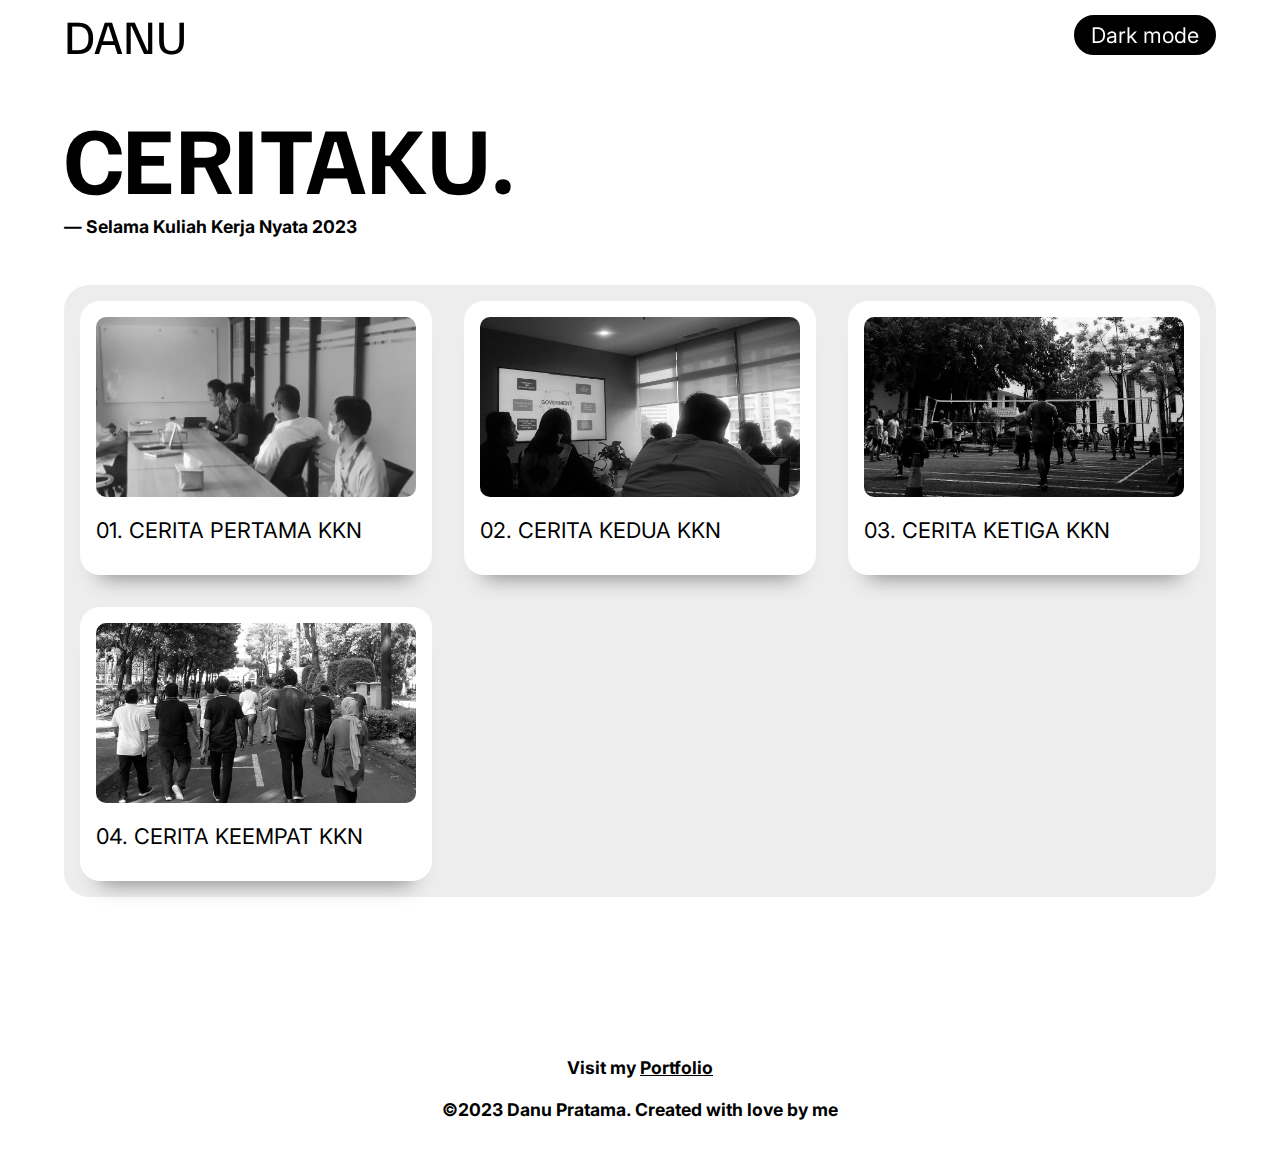
==== index.html @ e7bcb4f9 "first commit" ====
<!DOCTYPE html>

<html lang="en">
  <head>
    <meta charset="UTF-8" />
    <meta http-equiv="X-UA-Compatible" content="IE=edge" />
    <meta name="viewport" content="width=device-width, initial-scale=1.0" />

    <meta name="description" content="Personal blog for my studies">
    <meta name="keywords" content="Danu Pratama, blog">
    <meta name="robots" content="index, follow">
    <meta name="language" content="English">
    <link rel="canonical" href="https://danutama.github.io/blog">

    <meta property="og:title" content="Danu Pratama | Personal Blog">
    <meta property="og:description" content="Personal blog for my studies">
    <meta property="og:image" content="https://danutama.github.io/assets/img/preview.jpg">
    <meta property="og:url" content="https://danutama.github.io/blog">
    <meta property="og:type" content="website">

    <title>Danu Pratama - Personal Blog</title>
    <link rel="icon" type="image/x-icon" href="https://danutama.github.io/assets/img/favicon.ico"/>
    <link rel="apple-touch-icon" href="https://danutama.github.io/assets/img/favicon.png"/>

    <link rel="preload" href="assets/js/main.js" as="script">
    <link rel="preload" href="assets/css/style.css" as="style">
    <link rel="stylesheet" href="assets/css/style.css" />

  </head>

  <body>
    <header>
      <nav id="nav">
        <div class="navbar">
          <a href="https://danutama.github.io/blog" class="nav-logo">DANU</a>
  
          <div class="navbar-btn-wrapper">
            <!-- DARK-LIGHT MODE -->
            <button class="theme-toggle-button">Dark mode</button>
            <!-- END -->
          </div>

        </div>
      </nav>
      
    </header>

    <main class="main">
      <!------------------ HERO SECTION -------------------->
      <section id="hero">

        <div class="container">
            <h1>CERITAKU.</h1>
            <p class="subtitle">&mdash; Selama Kuliah Kerja Nyata 2023</p>

            <div class="list-blog">

                <div class="blog-box">
                    <img src="assets/img/about2.webp" alt="">

                    <div class="blog-title">
                        <a href="#" target="_blank">01. CERITA PERTAMA KKN</a>
                    </div>
                </div>

                <div class="blog-box">
                    <img src="assets/img/about3.webp" alt="">

                    <div class="blog-title">
                        <a href="#" target="_blank">02. CERITA KEDUA KKN</a>
                    </div>
                </div>

                <div class="blog-box">
                    <img src="assets/img/about4.webp" alt="">

                    <div class="blog-title">
                        <a href="#" target="_blank">03. CERITA KETIGA KKN</a>
                    </div>
                </div>

                <div class="blog-box">
                    <img src="assets/img/about5.webp" alt="">

                    <div class="blog-title">
                        <a href="#" target="_blank">04. CERITA KEEMPAT KKN</a>
                    </div>
                </div>

            </div>
        </div>

      </section>
      <!------------------ HERO SECTION END -------------------->
    </main>

    <!------------------ FOOTER -------------------->
    <footer>
      <section id="footer-section">
        <div class="container footer">
          <div class="footer-credit">
            Visit my <a href="https://danutama.github.io" target="_blank" style="text-decoration: underline;">Portfolio</a>
            <br><br>
            ©2023 Danu Pratama. Created with love by me
          </div>
        </div>
      </section>
    </footer>
    <!------------------ END -------------------->

    <!---------- SCRIPT ---------->
    <script src="https://code.jquery.com/jquery-3.5.1.min.js"></script>
    <script src="assets/js/main.js"></script>
  </body>
</html>
---- assets/css/style.css ----
@import url('https://fonts.googleapis.com/css2?family=Familjen+Grotesk&family=Inter&display=swap');

:root {
  /* ----- COLORS ----- */
  --white: #fff;
  --body-color: #fff;
  --dark-light: #000000;
  --light-dark: #fff;
  --gray-color: rgb(129, 129, 129);
  --secondary-color: #ededed;
  --shadow-text: rgba(113, 113, 113, 0.4);

  /* ----- FONT----- */
  --text-font-family: 'Inter';
  --special-font-family: 'Familjen Grotesk';
  --line-height: 1.8em;

  --small-fs: 1.1rem;
  --normal-fs: 1.35rem;
  --big-fs: 1.75rem;
  --xl-fs: 3rem;
  --large-fs: 6rem;
}

.dark-theme {
  --body-color: #0a0a0a;
  --dark-light: #fff;
  --light-dark: #000000;
  --secondary-color: #121212;
  --shadow-text: rgba(163, 163, 163, 0.2);
}

* {
  box-sizing: border-box;
  margin: 0;
  padding: 0;
}

html,
body {
  font-family: var(--text-font-family);
  font-weight: normal;
  background-color: var(--body-color);
  overflow: auto;
}

section {
  background-color: var(--body-color);
  position: relative;
  width: 100%;
  display: flex;
  justify-content: center;
  flex-direction: column;
  align-items: center;
  padding: 5rem 0 8rem 0;
}

.container {
  width: 90%;
  max-width: 1204px;
  padding: 1rem 0;
}

h1 {
  font-family: var(--special-font-family);
  color: var(--dark-light);
  font-size: var(--large-fs);
}

h2 {
  font-weight: normal;
  color: var(--dark-light);
}

.subtitle {
  font-weight: bold;
  font-size: var(--small-fs);
  color: var(--dark-light);
  margin-bottom: 3rem;
}

h1::selection,
span::selection,
p::selection,
div::selection,
a::selection,
i::selection,
button::selection {
  color: var(--white);
  background-color: #ff0000;
}

li {
  list-style: none;
}

a {
  color: var(--dark-light);
}

a:hover {
  color: rgb(255, 94, 0);
}

a,
button {
  text-decoration: none;
  cursor: pointer;
}

button {
  font-family: var(--text-font-family) !important;
}

/* ========================== HEADER NAV =========================== */
/* ----------- DARK LIGHT MODE ------------ */
.navbar-btn-wrapper {
  display: flex;
  justify-content: end;
  align-items: center;
  width: 100%;
  padding: 0;
}

.theme-toggle-button {
  font-size: var(--normal-fs);
  color: #000000;
  mix-blend-mode: difference;
  background-color: var(--white);
  border: 2px solid var(--white);
  border-radius: 50px;
  padding: 5px 15px;
  outline: none;
}
/* --------- END ---------- */

nav {
  background-color: transparent;
  mix-blend-mode: difference;
  display: flex;
  justify-content: center;
  position: fixed;
  top: 0;
  width: 100%;
  z-index: 999;
}

.navbar {
  display: flex;
  justify-content: space-between;
  align-items: center;
  padding: 0.3rem 0;
  width: 90%;
  max-width: 1204px;
}

.nav-logo {
  font-family: var(--special-font-family);
  font-size: var(--xl-fs);
  color: var(--white);
  mix-blend-mode: difference;
}

.nav-logo:hover {
  color: var(--white);
}

/* ================INDEX HERO================ */
.list-blog {
  width: 100%;
  background-color: var(--secondary-color);
  padding: 1rem;
  border-radius: 25px;
  display: grid;
  gap: 2rem;
  grid-template-columns: repeat(auto-fit, minmax(min(18rem, 100%), 1fr));
}

.blog-box {
  width: 100%;
  background-color: var(--body-color);
  padding: 1rem;
  border-radius: 20px;
  box-shadow: rgba(0, 0, 0, 0.45) 0px 22px 20px -20px;
}

.blog-box img {
  width: 100%;
  border-radius: 10px;
}

.blog-title {
  font-size: var(--normal-fs);
  margin: 1rem 0 1rem 0;
}

/* ================= FOOTER ================= */
#footer-section {
  margin: 0 !important;
  padding: 0 0 2rem 0 !important;
}

.container.footer {
  text-align: center;
}

.footer-credit {
  color: var(--dark-light);
  font-weight: bold;
  font-size: var(--small-fs);
}

/* ========================== MEDIA QUERY =========================== */
@media (max-width: 768px) {
  :root {
    /* ----- FONT SIZE ----- */
    --small-fs: 1.1rem;
    --normal-fs: 1.25rem;
    --big-fs: 1.75rem;
    --xl-fs: 2.5rem;
    --large-fs: 4rem;
  }

  div,
  span,
  button,
  a,
  i {
    cursor: default !important;
  }
}

@media (max-width: 500px) {
  :root {
    /* ----- FONT SIZE ----- */
    --small-fs: 0.875rem;
    --normal-fs: 1rem;
    --big-fs: 1.15rem;
    --xl-fs: 1.6rem;
    --large-fs: 3.5rem;
  }

  /*============== NAVBAR BREAKPOINT ===============*/
  nav {
    padding: 10px 0;
  }
  /* ===================== NAV END ======================= */
}
---- assets/css/style.css ----
@import url('https://fonts.googleapis.com/css2?family=Familjen+Grotesk&family=Inter&display=swap');

:root {
  /* ----- COLORS ----- */
  --white: #fff;
  --body-color: #fff;
  --dark-light: #000000;
  --light-dark: #fff;
  --gray-color: rgb(129, 129, 129);
  --secondary-color: #ededed;
  --shadow-text: rgba(113, 113, 113, 0.4);

  /* ----- FONT----- */
  --text-font-family: 'Inter';
  --special-font-family: 'Familjen Grotesk';
  --line-height: 1.8em;

  --small-fs: 1.1rem;
  --normal-fs: 1.35rem;
  --big-fs: 1.75rem;
  --xl-fs: 3rem;
  --large-fs: 6rem;
}

.dark-theme {
  --body-color: #0a0a0a;
  --dark-light: #fff;
  --light-dark: #000000;
  --secondary-color: #121212;
  --shadow-text: rgba(163, 163, 163, 0.2);
}

* {
  box-sizing: border-box;
  margin: 0;
  padding: 0;
}

html,
body {
  font-family: var(--text-font-family);
  font-weight: normal;
  background-color: var(--body-color);
  overflow: auto;
}

section {
  background-color: var(--body-color);
  position: relative;
  width: 100%;
  display: flex;
  justify-content: center;
  flex-direction: column;
  align-items: center;
  padding: 5rem 0 8rem 0;
}

.container {
  width: 90%;
  max-width: 1204px;
  padding: 1rem 0;
}

h1 {
  font-family: var(--special-font-family);
  color: var(--dark-light);
  font-size: var(--large-fs);
}

h2 {
  font-weight: normal;
  color: var(--dark-light);
}

.subtitle {
  font-weight: bold;
  font-size: var(--small-fs);
  color: var(--dark-light);
  margin-bottom: 3rem;
}

h1::selection,
span::selection,
p::selection,
div::selection,
a::selection,
i::selection,
button::selection {
  color: var(--white);
  background-color: #ff0000;
}

li {
  list-style: none;
}

a {
  color: var(--dark-light);
}

a:hover {
  color: rgb(255, 94, 0);
}

a,
button {
  text-decoration: none;
  cursor: pointer;
}

button {
  font-family: var(--text-font-family) !important;
}

/* ========================== HEADER NAV =========================== */
/* ----------- DARK LIGHT MODE ------------ */
.navbar-btn-wrapper {
  display: flex;
  justify-content: end;
  align-items: center;
  width: 100%;
  padding: 0;
}

.theme-toggle-button {
  font-size: var(--normal-fs);
  color: #000000;
  mix-blend-mode: difference;
  background-color: var(--white);
  border: 2px solid var(--white);
  border-radius: 50px;
  padding: 5px 15px;
  outline: none;
}
/* --------- END ---------- */

nav {
  background-color: transparent;
  mix-blend-mode: difference;
  display: flex;
  justify-content: center;
  position: fixed;
  top: 0;
  width: 100%;
  z-index: 999;
}

.navbar {
  display: flex;
  justify-content: space-between;
  align-items: center;
  padding: 0.3rem 0;
  width: 90%;
  max-width: 1204px;
}

.nav-logo {
  font-family: var(--special-font-family);
  font-size: var(--xl-fs);
  color: var(--white);
  mix-blend-mode: difference;
}

.nav-logo:hover {
  color: var(--white);
}

/* ================INDEX HERO================ */
.list-blog {
  width: 100%;
  background-color: var(--secondary-color);
  padding: 1rem;
  border-radius: 25px;
  display: grid;
  gap: 2rem;
  grid-template-columns: repeat(auto-fit, minmax(min(18rem, 100%), 1fr));
}

.blog-box {
  width: 100%;
  background-color: var(--body-color);
  padding: 1rem;
  border-radius: 20px;
  box-shadow: rgba(0, 0, 0, 0.45) 0px 22px 20px -20px;
}

.blog-box img {
  width: 100%;
  border-radius: 10px;
}

.blog-title {
  font-size: var(--normal-fs);
  margin: 1rem 0 1rem 0;
}

/* ================= FOOTER ================= */
#footer-section {
  margin: 0 !important;
  padding: 0 0 2rem 0 !important;
}

.container.footer {
  text-align: center;
}

.footer-credit {
  color: var(--dark-light);
  font-weight: bold;
  font-size: var(--small-fs);
}

/* ========================== MEDIA QUERY =========================== */
@media (max-width: 768px) {
  :root {
    /* ----- FONT SIZE ----- */
    --small-fs: 1.1rem;
    --normal-fs: 1.25rem;
    --big-fs: 1.75rem;
    --xl-fs: 2.5rem;
    --large-fs: 4rem;
  }

  div,
  span,
  button,
  a,
  i {
    cursor: default !important;
  }
}

@media (max-width: 500px) {
  :root {
    /* ----- FONT SIZE ----- */
    --small-fs: 0.875rem;
    --normal-fs: 1rem;
    --big-fs: 1.15rem;
    --xl-fs: 1.6rem;
    --large-fs: 3.5rem;
  }

  /*============== NAVBAR BREAKPOINT ===============*/
  nav {
    padding: 10px 0;
  }
  /* ===================== NAV END ======================= */
}
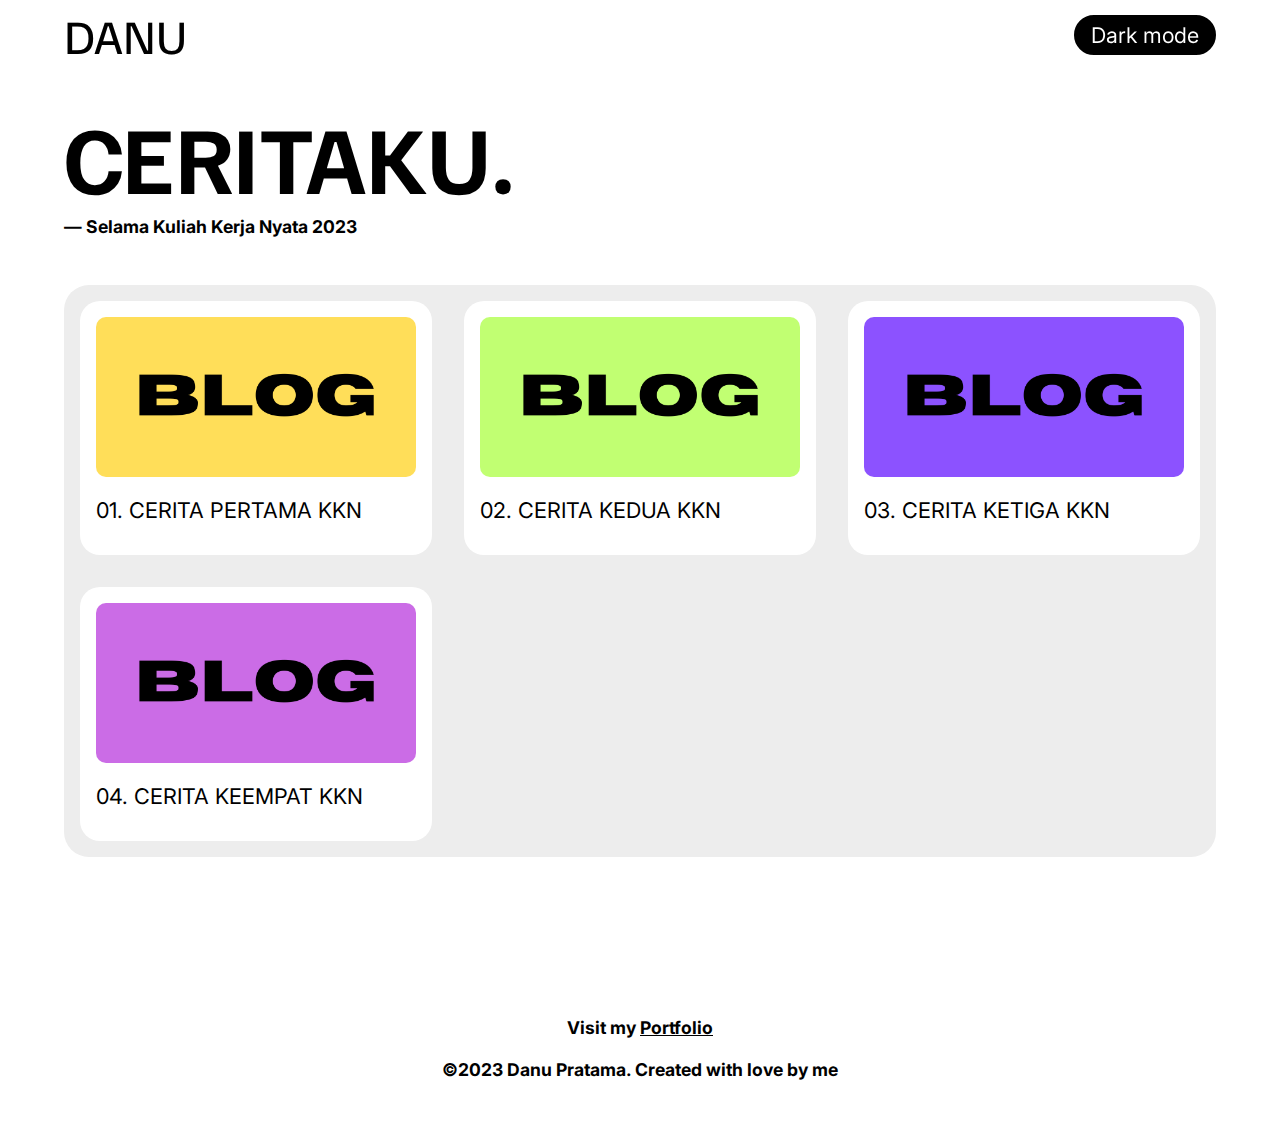
==== commit d704d155: "add single page blog" ====
--- a/index.html
+++ b/index.html
@@ -56,34 +56,34 @@
             <div class="list-blog">
 
                 <div class="blog-box">
-                    <img src="assets/img/about2.webp" alt="">
+                    <img src="assets/img/BLOG1.png" alt="">
 
                     <div class="blog-title">
-                        <a href="#" target="_blank">01. CERITA PERTAMA KKN</a>
+                        <a href="cerita-1">01. CERITA PERTAMA KKN</a>
                     </div>
                 </div>
 
                 <div class="blog-box">
-                    <img src="assets/img/about3.webp" alt="">
+                    <img src="assets/img/BLOG2.png" alt="">
 
                     <div class="blog-title">
-                        <a href="#" target="_blank">02. CERITA KEDUA KKN</a>
+                        <a href="cerita-2">02. CERITA KEDUA KKN</a>
                     </div>
                 </div>
 
                 <div class="blog-box">
-                    <img src="assets/img/about4.webp" alt="">
+                    <img src="assets/img/BLOG3.png" alt="">
 
                     <div class="blog-title">
-                        <a href="#" target="_blank">03. CERITA KETIGA KKN</a>
+                        <a href="cerita-3">03. CERITA KETIGA KKN</a>
                     </div>
                 </div>
 
                 <div class="blog-box">
-                    <img src="assets/img/about5.webp" alt="">
+                    <img src="assets/img/BLOG4.png" alt="">
 
                     <div class="blog-title">
-                        <a href="#" target="_blank">04. CERITA KEEMPAT KKN</a>
+                        <a href="cerita-4">04. CERITA KEEMPAT KKN</a>
                     </div>
                 </div>
 
--- a/assets/css/style.css
+++ b/assets/css/style.css
@@ -181,7 +181,7 @@
   background-color: var(--body-color);
   padding: 1rem;
   border-radius: 20px;
-  box-shadow: rgba(0, 0, 0, 0.45) 0px 22px 20px -20px;
+  /* box-shadow: rgba(0, 0, 0, 0.45) 0px 22px 20px -20px; */
 }
 
 .blog-box img {
@@ -208,6 +208,53 @@
   color: var(--dark-light);
   font-weight: bold;
   font-size: var(--small-fs);
+}
+
+/* ========================== SINGLE BLOG =========================== */
+#single-hero {
+  padding-top: 6rem;
+}
+
+.single-blog {
+  min-height: 100vh;
+  margin-bottom: 5rem;
+}
+
+.breadcrumb {
+  color: var(--gray-color);
+  font-size: var(--small-fs);
+}
+
+.single-title {
+  margin-bottom: 2rem !important;
+}
+
+.single-line {
+  margin: 0 0 3rem 0;
+}
+
+img.banner {
+  width: 100%;
+  margin-bottom: 2rem;
+  border-radius: 25px;
+}
+
+.single-paraghraph p {
+  line-height: var(--line-height);
+  font-size: var(--normal-fs);
+  color: var(--dark-light);
+}
+
+.btn-back {
+  width: 100%;
+  text-align: center;
+}
+
+.btn-back a {
+  font-size: var(--normal-fs);
+  border: solid 2px var(--dark-light);
+  padding: 15px 40px;
+  border-radius: 50px;
 }
 
 /* ========================== MEDIA QUERY =========================== */
@@ -244,5 +291,9 @@
   nav {
     padding: 10px 0;
   }
+
+  .theme-toggle-button {
+    font-size: var(--small-fs);
+  }
   /* ===================== NAV END ======================= */
 }
--- a/assets/css/style.css
+++ b/assets/css/style.css
@@ -181,7 +181,7 @@
   background-color: var(--body-color);
   padding: 1rem;
   border-radius: 20px;
-  box-shadow: rgba(0, 0, 0, 0.45) 0px 22px 20px -20px;
+  /* box-shadow: rgba(0, 0, 0, 0.45) 0px 22px 20px -20px; */
 }
 
 .blog-box img {
@@ -208,6 +208,53 @@
   color: var(--dark-light);
   font-weight: bold;
   font-size: var(--small-fs);
+}
+
+/* ========================== SINGLE BLOG =========================== */
+#single-hero {
+  padding-top: 6rem;
+}
+
+.single-blog {
+  min-height: 100vh;
+  margin-bottom: 5rem;
+}
+
+.breadcrumb {
+  color: var(--gray-color);
+  font-size: var(--small-fs);
+}
+
+.single-title {
+  margin-bottom: 2rem !important;
+}
+
+.single-line {
+  margin: 0 0 3rem 0;
+}
+
+img.banner {
+  width: 100%;
+  margin-bottom: 2rem;
+  border-radius: 25px;
+}
+
+.single-paraghraph p {
+  line-height: var(--line-height);
+  font-size: var(--normal-fs);
+  color: var(--dark-light);
+}
+
+.btn-back {
+  width: 100%;
+  text-align: center;
+}
+
+.btn-back a {
+  font-size: var(--normal-fs);
+  border: solid 2px var(--dark-light);
+  padding: 15px 40px;
+  border-radius: 50px;
 }
 
 /* ========================== MEDIA QUERY =========================== */
@@ -244,5 +291,9 @@
   nav {
     padding: 10px 0;
   }
+
+  .theme-toggle-button {
+    font-size: var(--small-fs);
+  }
   /* ===================== NAV END ======================= */
 }
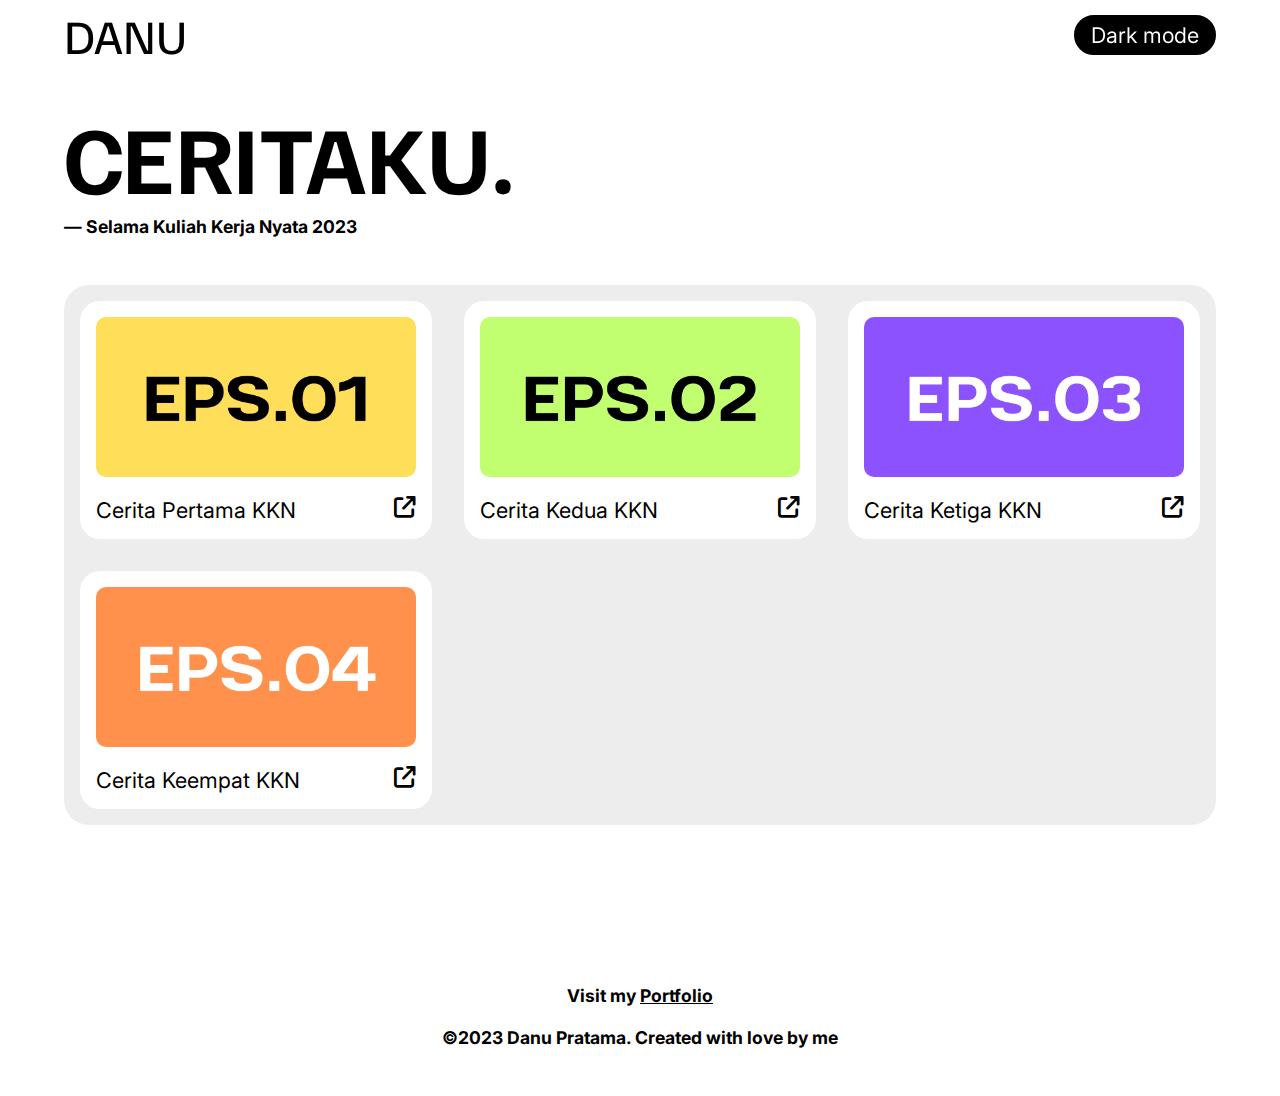
==== commit adea099d: "design" ====
--- a/index.html
+++ b/index.html
@@ -14,11 +14,12 @@
 
     <meta property="og:title" content="Danu Pratama | Personal Blog">
     <meta property="og:description" content="Personal blog for my studies">
-    <meta property="og:image" content="https://danutama.github.io/assets/img/preview.jpg">
+    <meta property="og:image" content="https://danutama.github.io/blog/assets/img/blog.png">
     <meta property="og:url" content="https://danutama.github.io/blog">
     <meta property="og:type" content="website">
 
     <title>Danu Pratama - Personal Blog</title>
+    <link rel="stylesheet" href="https://cdnjs.cloudflare.com/ajax/libs/font-awesome/6.2.0/css/all.min.css" />
     <link rel="icon" type="image/x-icon" href="https://danutama.github.io/assets/img/favicon.ico"/>
     <link rel="apple-touch-icon" href="https://danutama.github.io/assets/img/favicon.png"/>
 
@@ -56,34 +57,38 @@
             <div class="list-blog">
 
                 <div class="blog-box">
-                    <img src="assets/img/BLOG1.png" alt="">
+                    <img src="assets/img/blog1.webp" alt="">
 
                     <div class="blog-title">
-                        <a href="cerita-1">01. CERITA PERTAMA KKN</a>
+                        <a href="cerita-1">Cerita Pertama KKN</a>
+                        <i class="fa-solid fa-arrow-up-right-from-square"></i>
                     </div>
                 </div>
 
                 <div class="blog-box">
-                    <img src="assets/img/BLOG2.png" alt="">
+                    <img src="assets/img/blog2.webp" alt="">
 
                     <div class="blog-title">
-                        <a href="cerita-2">02. CERITA KEDUA KKN</a>
+                        <a href="cerita-2">Cerita Kedua KKN</a>
+                        <i class="fa-solid fa-arrow-up-right-from-square"></i>
                     </div>
                 </div>
 
                 <div class="blog-box">
-                    <img src="assets/img/BLOG3.png" alt="">
+                    <img src="assets/img/blog3.webp" alt="">
 
                     <div class="blog-title">
-                        <a href="cerita-3">03. CERITA KETIGA KKN</a>
+                        <a href="cerita-3">Cerita Ketiga KKN</a>
+                        <i class="fa-solid fa-arrow-up-right-from-square"></i>
                     </div>
                 </div>
 
                 <div class="blog-box">
-                    <img src="assets/img/BLOG4.png" alt="">
+                    <img src="assets/img/blog4.webp" alt="">
 
                     <div class="blog-title">
-                        <a href="cerita-4">04. CERITA KEEMPAT KKN</a>
+                        <a href="cerita-4">Cerita Keempat KKN</a>
+                        <i class="fa-solid fa-arrow-up-right-from-square"></i>
                     </div>
                 </div>
 
--- a/assets/css/style.css
+++ b/assets/css/style.css
@@ -191,7 +191,18 @@
 
 .blog-title {
   font-size: var(--normal-fs);
-  margin: 1rem 0 1rem 0;
+  margin: 1rem 0 0 0;
+  display: flex;
+  justify-content: space-between;
+}
+
+.blog-title:hover a {
+  text-decoration: underline;
+  color: rgb(255, 94, 0);
+}
+
+.blog-title i {
+  color: var(--dark-light);
 }
 
 /* ================= FOOTER ================= */
@@ -231,6 +242,9 @@
 
 .single-line {
   margin: 0 0 3rem 0;
+  border: none;
+  height: 1px;
+  background-color: var(--dark-light);
 }
 
 img.banner {
@@ -253,7 +267,7 @@
 .btn-back a {
   font-size: var(--normal-fs);
   border: solid 2px var(--dark-light);
-  padding: 15px 40px;
+  padding: 10px 40px;
   border-radius: 50px;
 }
 
--- a/assets/css/style.css
+++ b/assets/css/style.css
@@ -191,7 +191,18 @@
 
 .blog-title {
   font-size: var(--normal-fs);
-  margin: 1rem 0 1rem 0;
+  margin: 1rem 0 0 0;
+  display: flex;
+  justify-content: space-between;
+}
+
+.blog-title:hover a {
+  text-decoration: underline;
+  color: rgb(255, 94, 0);
+}
+
+.blog-title i {
+  color: var(--dark-light);
 }
 
 /* ================= FOOTER ================= */
@@ -231,6 +242,9 @@
 
 .single-line {
   margin: 0 0 3rem 0;
+  border: none;
+  height: 1px;
+  background-color: var(--dark-light);
 }
 
 img.banner {
@@ -253,7 +267,7 @@
 .btn-back a {
   font-size: var(--normal-fs);
   border: solid 2px var(--dark-light);
-  padding: 15px 40px;
+  padding: 10px 40px;
   border-radius: 50px;
 }
 
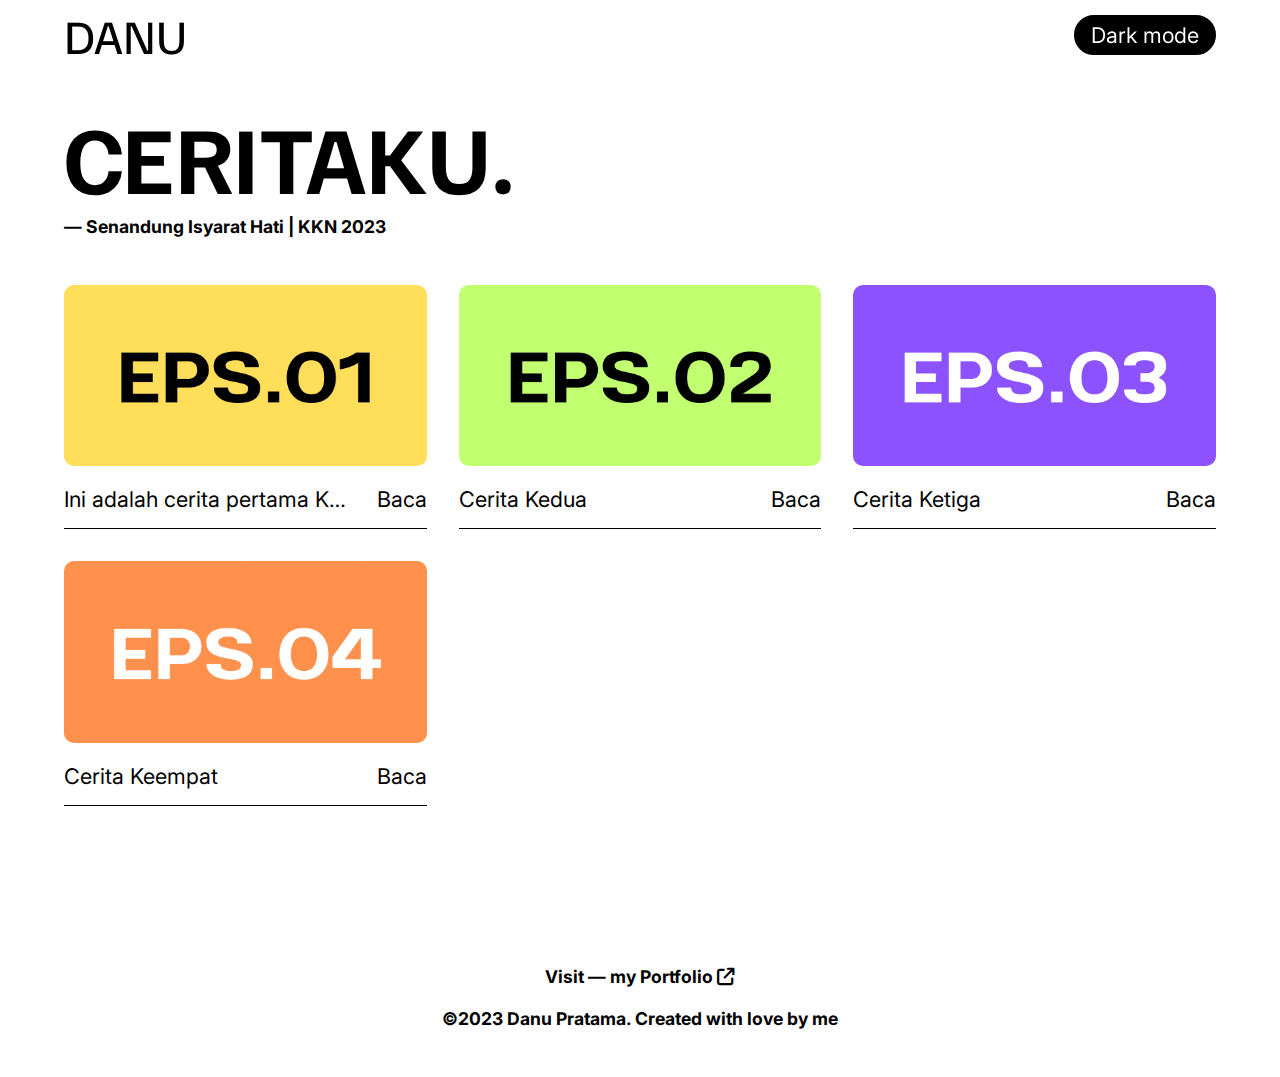
==== commit 0720e520: "design" ====
--- a/index.html
+++ b/index.html
@@ -52,7 +52,7 @@
 
         <div class="container">
             <h1>CERITAKU.</h1>
-            <p class="subtitle">&mdash; Selama Kuliah Kerja Nyata 2023</p>
+            <p class="subtitle">&mdash; Senandung Isyarat Hati | KKN 2023</p>
 
             <div class="list-blog">
 
@@ -60,8 +60,8 @@
                     <img src="assets/img/blog1.webp" alt="">
 
                     <div class="blog-title">
-                        <a href="cerita-1">Cerita Pertama KKN</a>
-                        <i class="fa-solid fa-arrow-up-right-from-square"></i>
+                        <span>Ini adalah cerita pertama KKN ku di tahun 2023</span>
+                        <a href="cerita-1">Baca</a>
                     </div>
                 </div>
 
@@ -69,8 +69,8 @@
                     <img src="assets/img/blog2.webp" alt="">
 
                     <div class="blog-title">
-                        <a href="cerita-2">Cerita Kedua KKN</a>
-                        <i class="fa-solid fa-arrow-up-right-from-square"></i>
+                        <span>Cerita Kedua</span>
+                        <a href="cerita-2">Baca</a>
                     </div>
                 </div>
 
@@ -78,8 +78,8 @@
                     <img src="assets/img/blog3.webp" alt="">
 
                     <div class="blog-title">
-                        <a href="cerita-3">Cerita Ketiga KKN</a>
-                        <i class="fa-solid fa-arrow-up-right-from-square"></i>
+                        <span>Cerita Ketiga</span>
+                        <a href="cerita-3">Baca</a>
                     </div>
                 </div>
 
@@ -87,8 +87,8 @@
                     <img src="assets/img/blog4.webp" alt="">
 
                     <div class="blog-title">
-                        <a href="cerita-4">Cerita Keempat KKN</a>
-                        <i class="fa-solid fa-arrow-up-right-from-square"></i>
+                        <span>Cerita Keempat</a>
+                        <a href="cerita-4">Baca</a>
                     </div>
                 </div>
 
@@ -104,7 +104,7 @@
       <section id="footer-section">
         <div class="container footer">
           <div class="footer-credit">
-            Visit my <a href="https://danutama.github.io" target="_blank" style="text-decoration: underline;">Portfolio</a>
+            Visit &mdash; <a href="https://danutama.github.io" target="_blank">my Portfolio <i class="fa-solid fa-arrow-up-right-from-square"></i></a>
             <br><br>
             ©2023 Danu Pratama. Created with love by me
           </div>
--- a/assets/css/style.css
+++ b/assets/css/style.css
@@ -168,20 +168,14 @@
 /* ================INDEX HERO================ */
 .list-blog {
   width: 100%;
-  background-color: var(--secondary-color);
-  padding: 1rem;
-  border-radius: 25px;
   display: grid;
   gap: 2rem;
   grid-template-columns: repeat(auto-fit, minmax(min(18rem, 100%), 1fr));
 }
 
 .blog-box {
-  width: 100%;
-  background-color: var(--body-color);
-  padding: 1rem;
-  border-radius: 20px;
-  /* box-shadow: rgba(0, 0, 0, 0.45) 0px 22px 20px -20px; */
+  border-bottom: solid 1px var(--dark-light);
+  padding-bottom: 1rem;
 }
 
 .blog-box img {
@@ -194,15 +188,25 @@
   margin: 1rem 0 0 0;
   display: flex;
   justify-content: space-between;
+  position: relative;
+}
+
+.blog-title span {
+  width: 80%;
+  white-space: nowrap;
+  overflow: hidden;
+  text-overflow: ellipsis;
+  color: var(--dark-light);
+}
+
+.blog-title a {
+  position: absolute;
+  right: 0;
 }
 
 .blog-title:hover a {
   text-decoration: underline;
   color: rgb(255, 94, 0);
-}
-
-.blog-title i {
-  color: var(--dark-light);
 }
 
 /* ================= FOOTER ================= */
@@ -250,7 +254,7 @@
 img.banner {
   width: 100%;
   margin-bottom: 2rem;
-  border-radius: 25px;
+  border-radius: 10px;
 }
 
 .single-paraghraph p {
--- a/assets/css/style.css
+++ b/assets/css/style.css
@@ -168,20 +168,14 @@
 /* ================INDEX HERO================ */
 .list-blog {
   width: 100%;
-  background-color: var(--secondary-color);
-  padding: 1rem;
-  border-radius: 25px;
   display: grid;
   gap: 2rem;
   grid-template-columns: repeat(auto-fit, minmax(min(18rem, 100%), 1fr));
 }
 
 .blog-box {
-  width: 100%;
-  background-color: var(--body-color);
-  padding: 1rem;
-  border-radius: 20px;
-  /* box-shadow: rgba(0, 0, 0, 0.45) 0px 22px 20px -20px; */
+  border-bottom: solid 1px var(--dark-light);
+  padding-bottom: 1rem;
 }
 
 .blog-box img {
@@ -194,15 +188,25 @@
   margin: 1rem 0 0 0;
   display: flex;
   justify-content: space-between;
+  position: relative;
+}
+
+.blog-title span {
+  width: 80%;
+  white-space: nowrap;
+  overflow: hidden;
+  text-overflow: ellipsis;
+  color: var(--dark-light);
+}
+
+.blog-title a {
+  position: absolute;
+  right: 0;
 }
 
 .blog-title:hover a {
   text-decoration: underline;
   color: rgb(255, 94, 0);
-}
-
-.blog-title i {
-  color: var(--dark-light);
 }
 
 /* ================= FOOTER ================= */
@@ -250,7 +254,7 @@
 img.banner {
   width: 100%;
   margin-bottom: 2rem;
-  border-radius: 25px;
+  border-radius: 10px;
 }
 
 .single-paraghraph p {
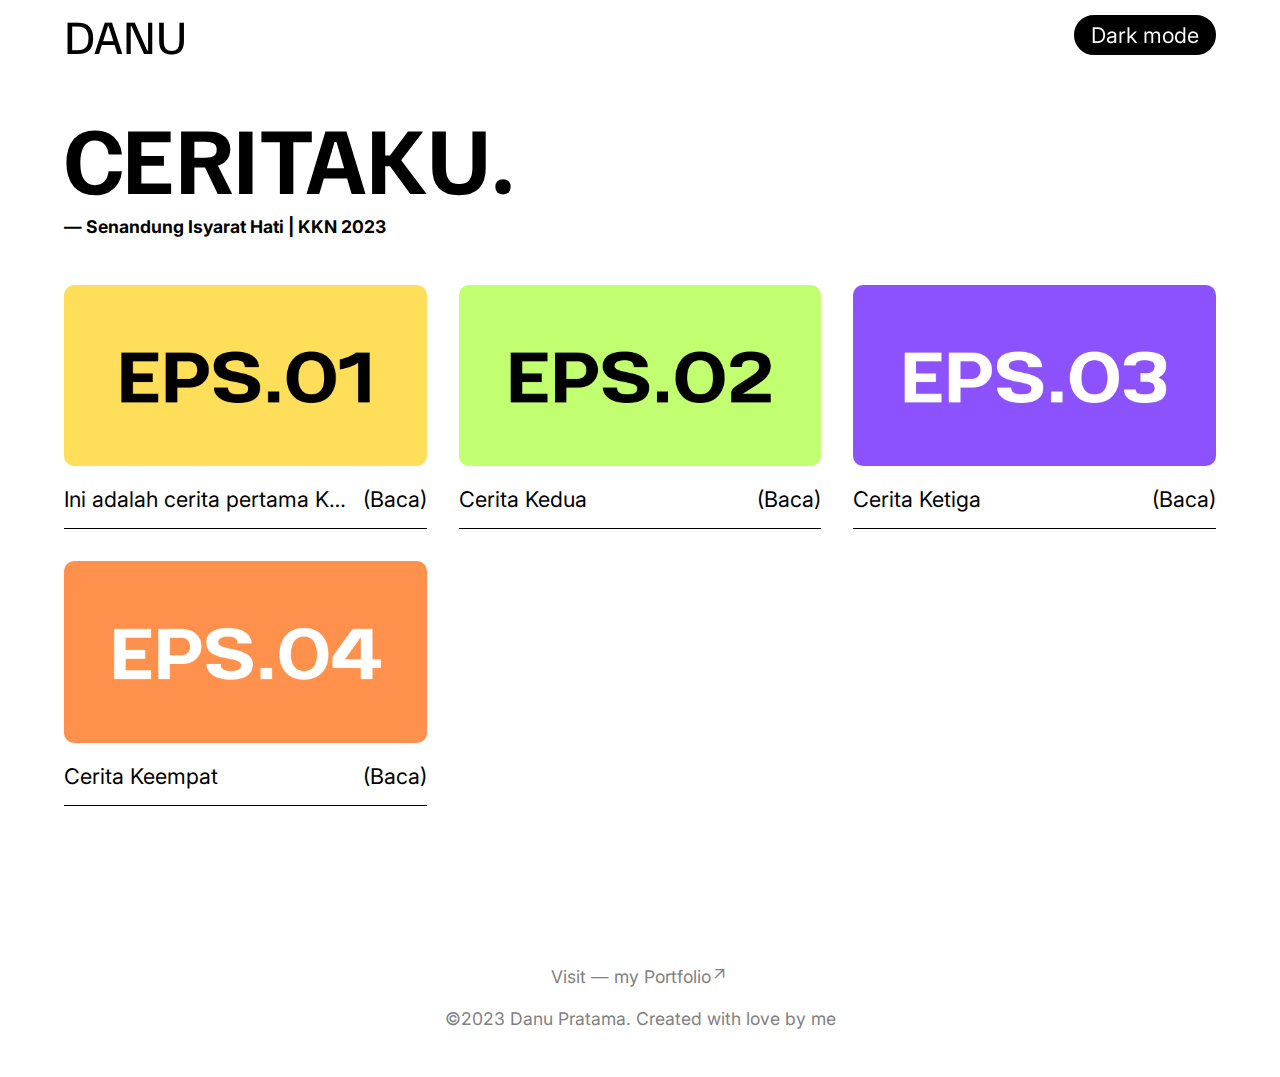
==== commit 73334d50: "design" ====
--- a/index.html
+++ b/index.html
@@ -19,7 +19,8 @@
     <meta property="og:type" content="website">
 
     <title>Danu Pratama - Personal Blog</title>
-    <link rel="stylesheet" href="https://cdnjs.cloudflare.com/ajax/libs/font-awesome/6.2.0/css/all.min.css" />
+    <!-- MATERIAL ICONS -->
+    <link rel="stylesheet" href="https://fonts.googleapis.com/css2?family=Material+Symbols+Outlined:opsz,wght,FILL,GRAD@48,300,0,0" />
     <link rel="icon" type="image/x-icon" href="https://danutama.github.io/assets/img/favicon.ico"/>
     <link rel="apple-touch-icon" href="https://danutama.github.io/assets/img/favicon.png"/>
 
@@ -61,7 +62,7 @@
 
                     <div class="blog-title">
                         <span>Ini adalah cerita pertama KKN ku di tahun 2023</span>
-                        <a href="cerita-1">Baca</a>
+                        <a href="cerita-1">(Baca)</a>
                     </div>
                 </div>
 
@@ -70,7 +71,7 @@
 
                     <div class="blog-title">
                         <span>Cerita Kedua</span>
-                        <a href="cerita-2">Baca</a>
+                        <a href="cerita-2">(Baca)</a>
                     </div>
                 </div>
 
@@ -79,7 +80,7 @@
 
                     <div class="blog-title">
                         <span>Cerita Ketiga</span>
-                        <a href="cerita-3">Baca</a>
+                        <a href="cerita-3">(Baca)</a>
                     </div>
                 </div>
 
@@ -88,7 +89,7 @@
 
                     <div class="blog-title">
                         <span>Cerita Keempat</a>
-                        <a href="cerita-4">Baca</a>
+                        <a href="cerita-4">(Baca)</a>
                     </div>
                 </div>
 
@@ -104,7 +105,7 @@
       <section id="footer-section">
         <div class="container footer">
           <div class="footer-credit">
-            Visit &mdash; <a href="https://danutama.github.io" target="_blank">my Portfolio <i class="fa-solid fa-arrow-up-right-from-square"></i></a>
+            Visit &mdash; <a href="https://danutama.github.io" target="_blank">my Portfolio<i class="material-symbols-outlined">arrow_outward</i></a>
             <br><br>
             ©2023 Danu Pratama. Created with love by me
           </div>
--- a/assets/css/style.css
+++ b/assets/css/style.css
@@ -219,9 +219,18 @@
   text-align: center;
 }
 
-.footer-credit {
-  color: var(--dark-light);
-  font-weight: bold;
+.footer-credit,
+.footer-credit a {
+  color: var(--gray-color);
+  font-size: var(--small-fs);
+}
+
+.footer-credit a:hover {
+  color: rgb(255, 94, 0);
+  text-decoration: underline;
+}
+
+.footer-credit a i {
   font-size: var(--small-fs);
 }
 
@@ -268,11 +277,20 @@
   text-align: center;
 }
 
-.btn-back a {
+.btn-back button {
   font-size: var(--normal-fs);
+  background-color: transparent;
+  color: var(--dark-light);
   border: solid 2px var(--dark-light);
   padding: 10px 40px;
   border-radius: 50px;
+}
+
+.btn-back button:hover,
+.btn-back button:active {
+  border: solid 2px var(--dark-light);
+  background-color: var(--dark-light);
+  color: var(--light-dark);
 }
 
 /* ========================== MEDIA QUERY =========================== */
--- a/assets/css/style.css
+++ b/assets/css/style.css
@@ -219,9 +219,18 @@
   text-align: center;
 }
 
-.footer-credit {
-  color: var(--dark-light);
-  font-weight: bold;
+.footer-credit,
+.footer-credit a {
+  color: var(--gray-color);
+  font-size: var(--small-fs);
+}
+
+.footer-credit a:hover {
+  color: rgb(255, 94, 0);
+  text-decoration: underline;
+}
+
+.footer-credit a i {
   font-size: var(--small-fs);
 }
 
@@ -268,11 +277,20 @@
   text-align: center;
 }
 
-.btn-back a {
+.btn-back button {
   font-size: var(--normal-fs);
+  background-color: transparent;
+  color: var(--dark-light);
   border: solid 2px var(--dark-light);
   padding: 10px 40px;
   border-radius: 50px;
+}
+
+.btn-back button:hover,
+.btn-back button:active {
+  border: solid 2px var(--dark-light);
+  background-color: var(--dark-light);
+  color: var(--light-dark);
 }
 
 /* ========================== MEDIA QUERY =========================== */
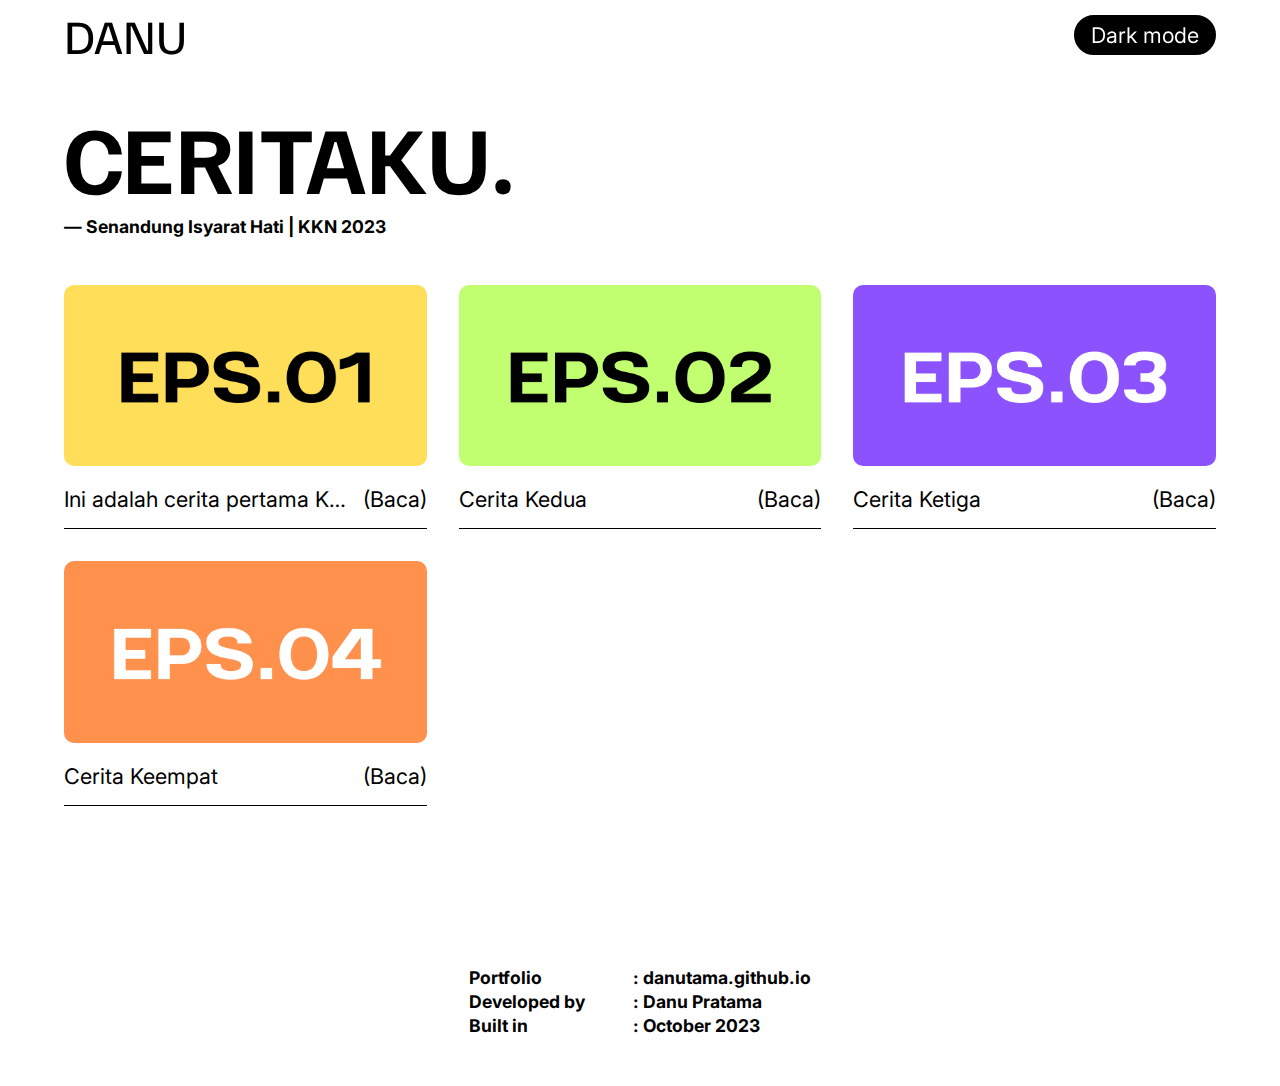
==== commit c3d92325: "design" ====
--- a/index.html
+++ b/index.html
@@ -19,8 +19,6 @@
     <meta property="og:type" content="website">
 
     <title>Danu Pratama - Personal Blog</title>
-    <!-- MATERIAL ICONS -->
-    <link rel="stylesheet" href="https://fonts.googleapis.com/css2?family=Material+Symbols+Outlined:opsz,wght,FILL,GRAD@48,300,0,0" />
     <link rel="icon" type="image/x-icon" href="https://danutama.github.io/assets/img/favicon.ico"/>
     <link rel="apple-touch-icon" href="https://danutama.github.io/assets/img/favicon.png"/>
 
@@ -104,10 +102,15 @@
     <footer>
       <section id="footer-section">
         <div class="container footer">
-          <div class="footer-credit">
-            Visit &mdash; <a href="https://danutama.github.io" target="_blank">my Portfolio<i class="material-symbols-outlined">arrow_outward</i></a>
-            <br><br>
-            ©2023 Danu Pratama. Created with love by me
+          <div class="footer-credit-left">
+            Portfolio<br>
+            Developed by<br>
+            Built in
+          </div>
+          <div class="footer-credit-right">
+            <a href="https://danutama.github.io" target="_blank">: danutama.github.io</a>
+            <br>: Danu Pratama
+            <br>: October 2023
           </div>
         </div>
       </section>
--- a/assets/css/style.css
+++ b/assets/css/style.css
@@ -42,6 +42,7 @@
   font-weight: normal;
   background-color: var(--body-color);
   overflow: auto;
+  min-height: 100vh;
 }
 
 section {
@@ -216,22 +217,24 @@
 }
 
 .container.footer {
-  text-align: center;
-}
-
-.footer-credit,
-.footer-credit a {
-  color: var(--gray-color);
+  display: flex;
+  justify-content: center;
+  align-items: center;
+  gap: 3rem;
+}
+
+.footer-credit-left,
+.footer-credit-right,
+.container.footer a {
+  color: var(--dark-light);
   font-size: var(--small-fs);
-}
-
-.footer-credit a:hover {
-  color: rgb(255, 94, 0);
+  text-align: start;
+  font-weight: bold;
+  line-height: 1.5rem;
+}
+
+.container.footer a:hover {
   text-decoration: underline;
-}
-
-.footer-credit a i {
-  font-size: var(--small-fs);
 }
 
 /* ========================== SINGLE BLOG =========================== */
@@ -332,4 +335,9 @@
     font-size: var(--small-fs);
   }
   /* ===================== NAV END ======================= */
-}
+
+  .container.footer {
+    justify-content: space-between;
+    gap: 1rem;
+  }
+}
--- a/assets/css/style.css
+++ b/assets/css/style.css
@@ -42,6 +42,7 @@
   font-weight: normal;
   background-color: var(--body-color);
   overflow: auto;
+  min-height: 100vh;
 }
 
 section {
@@ -216,22 +217,24 @@
 }
 
 .container.footer {
-  text-align: center;
-}
-
-.footer-credit,
-.footer-credit a {
-  color: var(--gray-color);
+  display: flex;
+  justify-content: center;
+  align-items: center;
+  gap: 3rem;
+}
+
+.footer-credit-left,
+.footer-credit-right,
+.container.footer a {
+  color: var(--dark-light);
   font-size: var(--small-fs);
-}
-
-.footer-credit a:hover {
-  color: rgb(255, 94, 0);
+  text-align: start;
+  font-weight: bold;
+  line-height: 1.5rem;
+}
+
+.container.footer a:hover {
   text-decoration: underline;
-}
-
-.footer-credit a i {
-  font-size: var(--small-fs);
 }
 
 /* ========================== SINGLE BLOG =========================== */
@@ -332,4 +335,9 @@
     font-size: var(--small-fs);
   }
   /* ===================== NAV END ======================= */
-}
+
+  .container.footer {
+    justify-content: space-between;
+    gap: 1rem;
+  }
+}
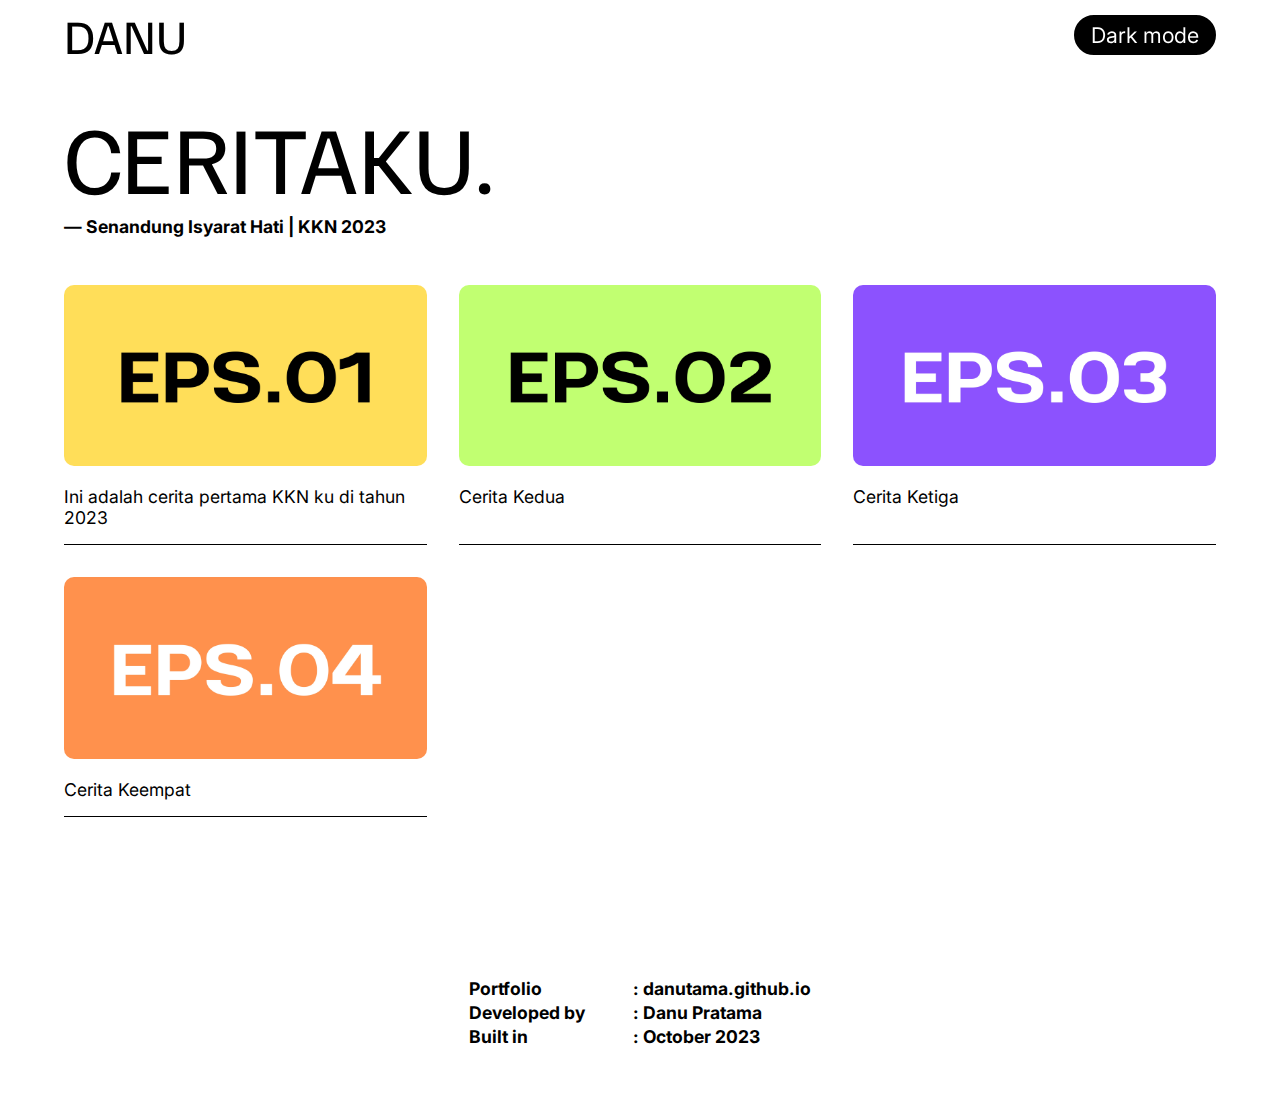
==== commit 5cc99601: "design" ====
--- a/index.html
+++ b/index.html
@@ -59,8 +59,7 @@
                     <img src="assets/img/blog1.webp" alt="">
 
                     <div class="blog-title">
-                        <span>Ini adalah cerita pertama KKN ku di tahun 2023</span>
-                        <a href="cerita-1">(Baca)</a>
+                        <a href="cerita-1">Ini adalah cerita pertama KKN ku di tahun 2023</a>
                     </div>
                 </div>
 
@@ -68,8 +67,7 @@
                     <img src="assets/img/blog2.webp" alt="">
 
                     <div class="blog-title">
-                        <span>Cerita Kedua</span>
-                        <a href="cerita-2">(Baca)</a>
+                        <a href="cerita-2">Cerita Kedua</a>
                     </div>
                 </div>
 
@@ -77,8 +75,7 @@
                     <img src="assets/img/blog3.webp" alt="">
 
                     <div class="blog-title">
-                        <span>Cerita Ketiga</span>
-                        <a href="cerita-3">(Baca)</a>
+                        <a href="cerita-3">Cerita Ketiga</a>
                     </div>
                 </div>
 
@@ -86,8 +83,7 @@
                     <img src="assets/img/blog4.webp" alt="">
 
                     <div class="blog-title">
-                        <span>Cerita Keempat</a>
-                        <a href="cerita-4">(Baca)</a>
+                        <a href="cerita-4">Cerita Keempat</a>
                     </div>
                 </div>
 
--- a/assets/css/style.css
+++ b/assets/css/style.css
@@ -66,6 +66,7 @@
   font-family: var(--special-font-family);
   color: var(--dark-light);
   font-size: var(--large-fs);
+  font-weight: normal;
 }
 
 h2 {
@@ -185,27 +186,15 @@
 }
 
 .blog-title {
-  font-size: var(--normal-fs);
+  font-size: var(--small-fs);
   margin: 1rem 0 0 0;
-  display: flex;
-  justify-content: space-between;
-  position: relative;
-}
-
-.blog-title span {
-  width: 80%;
-  white-space: nowrap;
-  overflow: hidden;
-  text-overflow: ellipsis;
-  color: var(--dark-light);
 }
 
 .blog-title a {
-  position: absolute;
-  right: 0;
-}
-
-.blog-title:hover a {
+  color: var(--dark-light);
+}
+
+.blog-title a:hover {
   text-decoration: underline;
   color: rgb(255, 94, 0);
 }
@@ -336,6 +325,10 @@
   }
   /* ===================== NAV END ======================= */
 
+  .blog-title {
+    font-size: var(--normal-fs);
+  }
+
   .container.footer {
     justify-content: space-between;
     gap: 1rem;
--- a/assets/css/style.css
+++ b/assets/css/style.css
@@ -66,6 +66,7 @@
   font-family: var(--special-font-family);
   color: var(--dark-light);
   font-size: var(--large-fs);
+  font-weight: normal;
 }
 
 h2 {
@@ -185,27 +186,15 @@
 }
 
 .blog-title {
-  font-size: var(--normal-fs);
+  font-size: var(--small-fs);
   margin: 1rem 0 0 0;
-  display: flex;
-  justify-content: space-between;
-  position: relative;
-}
-
-.blog-title span {
-  width: 80%;
-  white-space: nowrap;
-  overflow: hidden;
-  text-overflow: ellipsis;
-  color: var(--dark-light);
 }
 
 .blog-title a {
-  position: absolute;
-  right: 0;
-}
-
-.blog-title:hover a {
+  color: var(--dark-light);
+}
+
+.blog-title a:hover {
   text-decoration: underline;
   color: rgb(255, 94, 0);
 }
@@ -336,6 +325,10 @@
   }
   /* ===================== NAV END ======================= */
 
+  .blog-title {
+    font-size: var(--normal-fs);
+  }
+
   .container.footer {
     justify-content: space-between;
     gap: 1rem;
